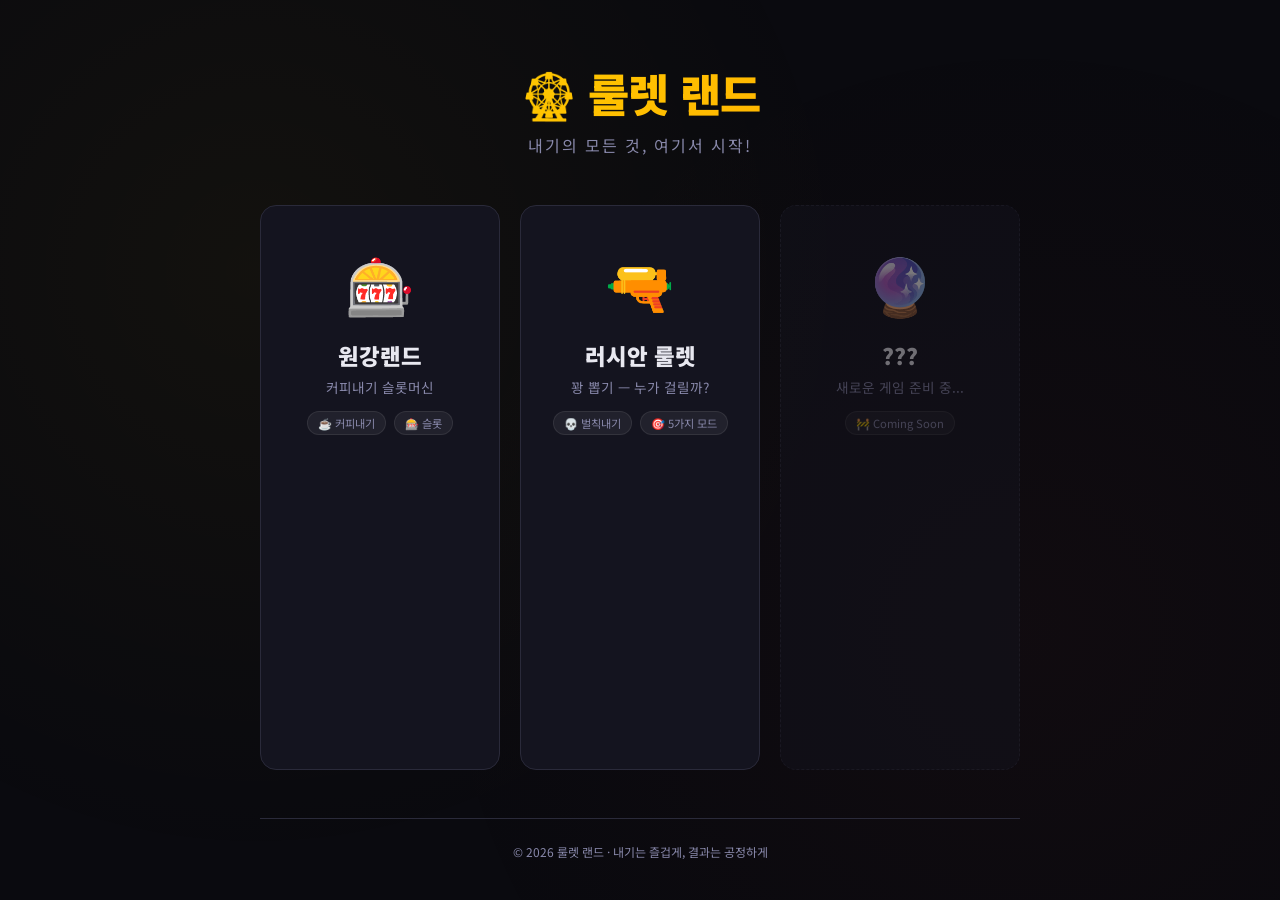
==== hub/index.html @ 8992220a "chore: 폴더 이름 수정" ====
<!DOCTYPE html>
<html lang="ko">
<head>
  <meta charset="UTF-8">
  <meta name="viewport" content="width=device-width, initial-scale=1.0">
  <title>🎡 룰렛 랜드</title>
  <link rel="preconnect" href="https://fonts.googleapis.com">
  <link rel="preconnect" href="https://fonts.gstatic.com" crossorigin>
  <link href="https://fonts.googleapis.com/css2?family=Noto+Sans+KR:wght@400;700;900&display=swap" rel="stylesheet">
  <link rel="stylesheet" href="styles/hub.css">
</head>
<body>
  <div class="hub">
    <header class="hub-header">
      <h1 class="hub-title">🎡 룰렛 랜드</h1>
      <p class="hub-subtitle">내기의 모든 것, 여기서 시작!</p>
    </header>

    <main class="game-grid">
      <!-- 커피 슬롯머신 -->
      <a href="../coffee-temp/src/index.html" class="game-card card-coffee">
        <div class="card-glow"></div>
        <div class="card-icon">🎰</div>
        <div class="card-body">
          <h2 class="card-title">원강랜드</h2>
          <p class="card-desc">커피내기 슬롯머신</p>
          <ul class="card-tags">
            <li>☕ 커피내기</li>
            <li>🎰 슬롯</li>
          </ul>
        </div>
        <span class="card-arrow">→</span>
      </a>

      <!-- 러시안 룰렛 -->
      <a href="../russian-roulette-temp/src/index.html" class="game-card card-roulette">
        <div class="card-glow"></div>
        <div class="card-icon">🔫</div>
        <div class="card-body">
          <h2 class="card-title">러시안 룰렛</h2>
          <p class="card-desc">꽝 뽑기 — 누가 걸릴까?</p>
          <ul class="card-tags">
            <li>💀 벌칙내기</li>
            <li>🎯 5가지 모드</li>
          </ul>
        </div>
        <span class="card-arrow">→</span>
      </a>

      <!-- 준비 중 카드 -->
      <div class="game-card card-coming">
        <div class="card-icon">🔮</div>
        <div class="card-body">
          <h2 class="card-title">???</h2>
          <p class="card-desc">새로운 게임 준비 중...</p>
          <ul class="card-tags">
            <li>🚧 Coming Soon</li>
          </ul>
        </div>
      </div>
    </main>

    <footer class="hub-footer">
      <p>© 2026 룰렛 랜드 · 내기는 즐겁게, 결과는 공정하게</p>
    </footer>
  </div>
</body>
</html>
---- hub/styles/hub.css ----
/* ===== 룰렛 랜드 허브 CSS ===== */

:root {
  --bg: #0a0a0f;
  --bg-card: #14141f;
  --border: #2a2a3a;
  --text: #e8e8f0;
  --text-dim: #8888aa;
  --accent: #ffd700;
  --coffee: #6F4E37;
  --coffee-glow: rgba(111, 78, 55, 0.4);
  --roulette: #c0392b;
  --roulette-glow: rgba(192, 57, 43, 0.4);
  --coming: #555;
  --radius: 16px;
  --transition: 0.3s ease;
}

* { margin: 0; padding: 0; box-sizing: border-box; }

body {
  font-family: 'Noto Sans KR', -apple-system, BlinkMacSystemFont, sans-serif;
  background: var(--bg);
  color: var(--text);
  min-height: 100vh;
  overflow-x: hidden;
}

/* ===== Background Particles ===== */
body::before {
  content: '';
  position: fixed;
  inset: 0;
  background:
    radial-gradient(circle at 20% 30%, rgba(255, 215, 0, 0.04) 0%, transparent 50%),
    radial-gradient(circle at 80% 70%, rgba(192, 57, 43, 0.04) 0%, transparent 50%);
  pointer-events: none;
  z-index: 0;
}

/* ===== Hub Layout ===== */
.hub {
  position: relative;
  z-index: 1;
  max-width: 800px;
  margin: 0 auto;
  padding: 60px 20px 40px;
  min-height: 100vh;
  display: flex;
  flex-direction: column;
}

/* ===== Header ===== */
.hub-header {
  text-align: center;
  margin-bottom: 48px;
}

.hub-title {
  font-size: 2.8rem;
  font-weight: 900;
  letter-spacing: -1px;
  background: linear-gradient(135deg, var(--accent) 0%, #ffaa00 50%, var(--accent) 100%);
  background-size: 200% auto;
  -webkit-background-clip: text;
  -webkit-text-fill-color: transparent;
  background-clip: text;
  animation: shimmer 3s ease-in-out infinite;
}

@keyframes shimmer {
  0%, 100% { background-position: 0% center; }
  50% { background-position: 200% center; }
}

.hub-subtitle {
  margin-top: 8px;
  font-size: 1rem;
  color: var(--text-dim);
  letter-spacing: 2px;
}

/* ===== Game Grid ===== */
.game-grid {
  display: grid;
  grid-template-columns: repeat(auto-fit, minmax(220px, 1fr));
  gap: 20px;
  flex: 1;
}

/* ===== Game Card ===== */
.game-card {
  position: relative;
  display: flex;
  flex-direction: column;
  align-items: center;
  text-align: center;
  padding: 36px 24px 28px;
  background: var(--bg-card);
  border: 1px solid var(--border);
  border-radius: var(--radius);
  text-decoration: none;
  color: var(--text);
  overflow: hidden;
  transition: transform var(--transition), border-color var(--transition), box-shadow var(--transition);
  cursor: pointer;
}

.game-card:hover {
  transform: translateY(-6px);
  border-color: var(--accent);
  box-shadow: 0 12px 40px rgba(0, 0, 0, 0.4);
}

/* Glow effect */
.card-glow {
  position: absolute;
  top: -40%;
  left: 50%;
  transform: translateX(-50%);
  width: 160%;
  height: 80%;
  border-radius: 50%;
  opacity: 0;
  transition: opacity var(--transition);
  pointer-events: none;
}

.game-card:hover .card-glow {
  opacity: 1;
}

.card-coffee .card-glow {
  background: radial-gradient(ellipse, var(--coffee-glow), transparent 70%);
}

.card-roulette .card-glow {
  background: radial-gradient(ellipse, var(--roulette-glow), transparent 70%);
}

.card-coffee:hover { border-color: var(--coffee); }
.card-roulette:hover { border-color: var(--roulette); }

/* Icon */
.card-icon {
  font-size: 3.5rem;
  margin-bottom: 16px;
  position: relative;
  z-index: 1;
  transition: transform var(--transition);
}

.game-card:hover .card-icon {
  transform: scale(1.15);
}

/* Body */
.card-body {
  position: relative;
  z-index: 1;
}

.card-title {
  font-size: 1.4rem;
  font-weight: 900;
  margin-bottom: 6px;
}

.card-desc {
  font-size: 0.85rem;
  color: var(--text-dim);
  margin-bottom: 14px;
}

/* Tags */
.card-tags {
  list-style: none;
  display: flex;
  gap: 8px;
  justify-content: center;
  flex-wrap: wrap;
}

.card-tags li {
  font-size: 0.7rem;
  padding: 3px 10px;
  border-radius: 20px;
  background: rgba(255, 255, 255, 0.06);
  border: 1px solid rgba(255, 255, 255, 0.08);
  color: var(--text-dim);
}

/* Arrow */
.card-arrow {
  position: absolute;
  bottom: 12px;
  right: 16px;
  font-size: 1.2rem;
  color: var(--text-dim);
  opacity: 0;
  transform: translateX(-8px);
  transition: opacity var(--transition), transform var(--transition);
}

.game-card:hover .card-arrow {
  opacity: 1;
  transform: translateX(0);
}

/* Coming Soon */
.card-coming {
  cursor: default;
  opacity: 0.45;
  border-style: dashed;
}

.card-coming:hover {
  transform: none;
  border-color: var(--border);
  box-shadow: none;
}

/* ===== Footer ===== */
.hub-footer {
  text-align: center;
  margin-top: 48px;
  padding-top: 24px;
  border-top: 1px solid var(--border);
}

.hub-footer p {
  font-size: 0.75rem;
  color: var(--text-dim);
}

/* ===== Responsive ===== */
@media (max-width: 480px) {
  .hub {
    padding: 40px 16px 32px;
  }

  .hub-title {
    font-size: 2rem;
  }

  .game-grid {
    grid-template-columns: 1fr;
  }

  .card-icon {
    font-size: 2.8rem;
  }

  .card-title {
    font-size: 1.2rem;
  }
}
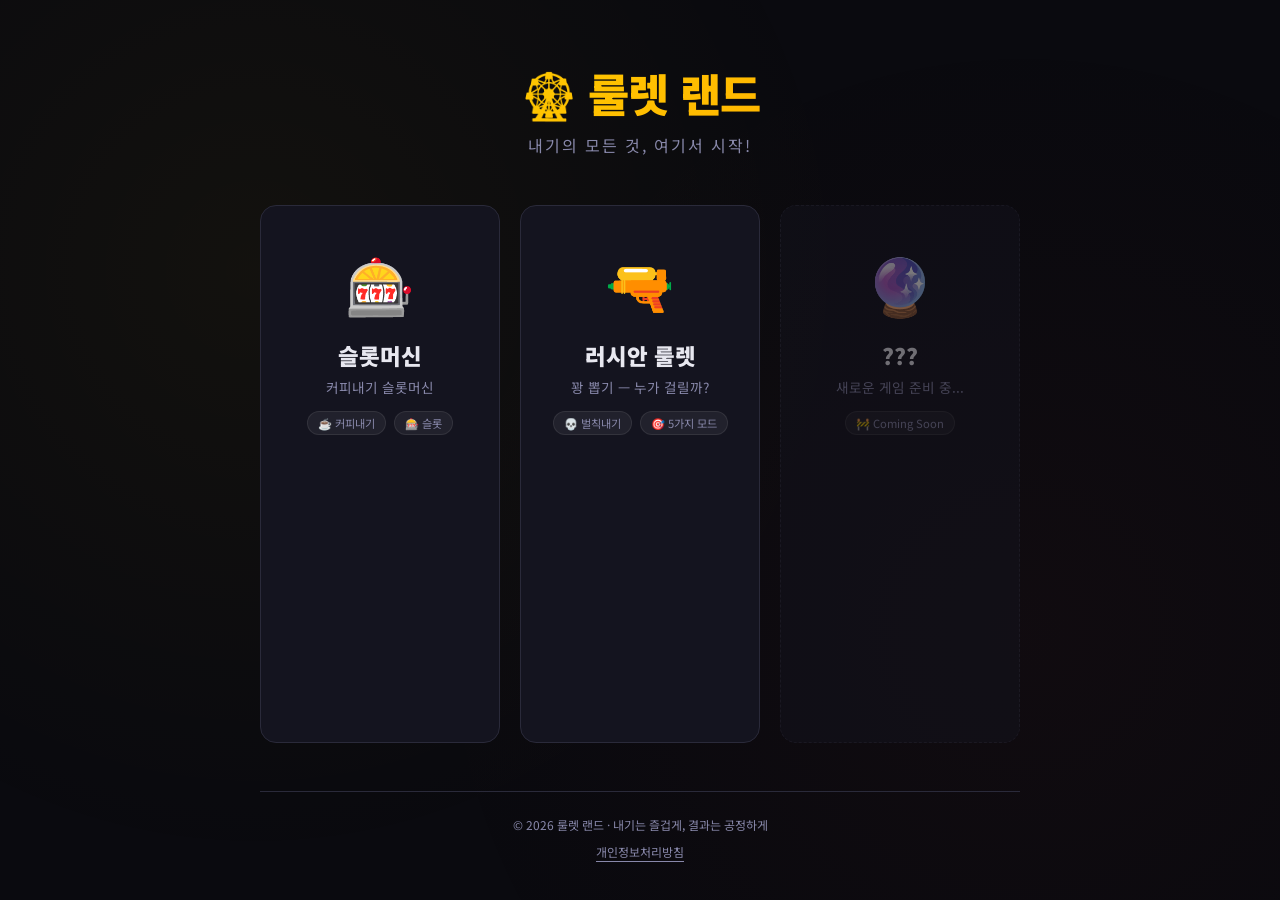
==== commit 23f98b88: "feat: 광고 추가 및 이름 변경" ====
--- a/hub/index.html
+++ b/hub/index.html
@@ -1,13 +1,37 @@
 <!DOCTYPE html>
-<html lang="ko">
+<html lang="ko" data-page-key="hub" data-page-path="hub/index.html" data-og-image="shared/assets/og-default.svg">
 <head>
   <meta charset="UTF-8">
   <meta name="viewport" content="width=device-width, initial-scale=1.0">
-  <title>🎡 룰렛 랜드</title>
+  <meta name="google-site-verification" content="REPLACE_WITH_GOOGLE_SITE_VERIFICATION">
+  <meta name="naver-site-verification" content="REPLACE_WITH_NAVER_SITE_VERIFICATION">
+  <title>룰렛 랜드 | 커피내기 룰렛, 벌칙 룰렛, 꽝 뽑기, 랜덤 추첨 웹게임</title>
+  <meta name="description" content="룰렛 랜드는 커피내기, 점심내기, 벌칙 정하기를 브라우저에서 바로 즐길 수 있는 무료 웹게임 모음입니다. 슬롯머신 커피내기 게임과 러시안 룰렛 꽝 뽑기를 모바일과 PC에서 바로 플레이하세요.">
+  <meta name="keywords" content="커피내기, 커피내기 게임, 벌칙 룰렛, 꽝 뽑기, 랜덤 추첨, 점심내기, 회식 게임, 술자리 게임, MT 게임, 사무실 게임, 웹게임, 미니게임, 슬롯머신 게임, 러시안 룰렛 게임, 벌칙 정하기">
+  <meta name="robots" content="index,follow,max-image-preview:large,max-snippet:-1,max-video-preview:-1">
+  <meta name="theme-color" content="#0a0a0f">
+  <meta name="application-name" content="룰렛 랜드">
+  <meta name="format-detection" content="telephone=no">
+  <link rel="canonical" href="./index.html">
+  <meta property="og:type" content="website">
+  <meta property="og:locale" content="ko_KR">
+  <meta property="og:site_name" content="룰렛 랜드">
+  <meta property="og:title" content="룰렛 랜드 | 커피내기 룰렛, 벌칙 룰렛, 꽝 뽑기, 랜덤 추첨 웹게임">
+  <meta property="og:description" content="커피내기 슬롯머신과 러시안 룰렛 꽝 뽑기를 한곳에서 즐길 수 있는 무료 랜덤 내기 웹게임 모음입니다.">
+  <meta property="og:url" content="./index.html">
+  <meta property="og:image" content="../shared/assets/og-default.svg">
+  <meta name="twitter:card" content="summary_large_image">
+  <meta name="twitter:title" content="룰렛 랜드 | 커피내기 룰렛, 벌칙 룰렛, 꽝 뽑기, 랜덤 추첨 웹게임">
+  <meta name="twitter:description" content="커피내기 슬롯머신과 러시안 룰렛 꽝 뽑기를 한곳에서 즐길 수 있는 무료 랜덤 내기 웹게임 모음입니다.">
+  <meta name="twitter:url" content="./index.html">
+  <meta name="twitter:image" content="../shared/assets/og-default.svg">
   <link rel="preconnect" href="https://fonts.googleapis.com">
   <link rel="preconnect" href="https://fonts.gstatic.com" crossorigin>
   <link href="https://fonts.googleapis.com/css2?family=Noto+Sans+KR:wght@400;700;900&display=swap" rel="stylesheet">
+  <link rel="stylesheet" href="../advertisement/styles/integrations.css">
   <link rel="stylesheet" href="styles/hub.css">
+  <script src="../advertisement/scripts/site-config.js"></script>
+  <script src="../advertisement/scripts/site-integrations.js"></script>
 </head>
 <body>
   <div class="hub">
@@ -16,13 +40,15 @@
       <p class="hub-subtitle">내기의 모든 것, 여기서 시작!</p>
     </header>
 
+    <div class="ad-slot ad-slot--banner" data-ad-key="hub_top" data-ad-label="허브 상단 광고"></div>
+
     <main class="game-grid">
       <!-- 커피 슬롯머신 -->
-      <a href="../coffee-temp/src/index.html" class="game-card card-coffee">
+      <a href="../coffee/src/index.html" class="game-card card-coffee" data-game-name="coffee-slot">
         <div class="card-glow"></div>
         <div class="card-icon">🎰</div>
         <div class="card-body">
-          <h2 class="card-title">원강랜드</h2>
+          <h2 class="card-title">슬롯머신</h2>
           <p class="card-desc">커피내기 슬롯머신</p>
           <ul class="card-tags">
             <li>☕ 커피내기</li>
@@ -33,7 +59,7 @@
       </a>
 
       <!-- 러시안 룰렛 -->
-      <a href="../russian-roulette-temp/src/index.html" class="game-card card-roulette">
+      <a href="../russian-roulette/src/index.html" class="game-card card-roulette" data-game-name="russian-roulette">
         <div class="card-glow"></div>
         <div class="card-icon">🔫</div>
         <div class="card-body">
@@ -60,9 +86,24 @@
       </div>
     </main>
 
+    <div class="ad-slot ad-slot--banner" data-ad-key="hub_bottom" data-ad-label="허브 하단 광고"></div>
+
     <footer class="hub-footer">
       <p>© 2026 룰렛 랜드 · 내기는 즐겁게, 결과는 공정하게</p>
+      <p class="hub-legal-links"><a href="../advertisement/privacy-policy.html">개인정보처리방침</a></p>
     </footer>
   </div>
+
+  <script>
+    document.querySelectorAll('[data-game-name]').forEach(card => {
+      card.addEventListener('click', () => {
+        if (window.SiteIntegrations) {
+          window.SiteIntegrations.track('select_game', {
+            game_name: card.dataset.gameName,
+          });
+        }
+      });
+    });
+  </script>
 </body>
 </html>
--- a/advertisement/styles/integrations.css
+++ b/advertisement/styles/integrations.css
@@ -0,0 +1,72 @@
+.ad-slot {
+  display: none;
+  width: 100%;
+  margin: 20px auto;
+}
+
+.ad-slot.is-active,
+.ad-slot.is-placeholder {
+  display: flex;
+  align-items: center;
+  justify-content: center;
+}
+
+.ad-slot.is-active {
+  min-height: 90px;
+}
+
+.ad-slot.is-placeholder {
+  min-height: 90px;
+  padding: 14px;
+  border: 1px dashed rgba(255, 255, 255, 0.18);
+  border-radius: 16px;
+  background: rgba(255, 255, 255, 0.04);
+  color: rgba(255, 255, 255, 0.72);
+  text-align: center;
+}
+
+.ad-slot__placeholder {
+  display: flex;
+  flex-direction: column;
+  gap: 6px;
+  font-size: 0.9rem;
+}
+
+.ad-slot--banner {
+  max-width: 728px;
+}
+
+.ad-slot--result,
+.ad-slot--mobile {
+  max-width: 360px;
+}
+
+.legal-link-row {
+  margin-top: 12px;
+  text-align: center;
+  font-size: 0.85rem;
+}
+
+.legal-link-row a {
+  color: inherit;
+  opacity: 0.72;
+  text-decoration: underline;
+  text-underline-offset: 3px;
+}
+
+@media (max-width: 768px) {
+  .ad-slot {
+    margin: 16px auto;
+  }
+
+  .ad-slot.is-active,
+  .ad-slot.is-placeholder {
+    min-height: 100px;
+  }
+
+  .ad-slot--banner,
+  .ad-slot--result,
+  .ad-slot--mobile {
+    max-width: 100%;
+  }
+}
--- a/hub/styles/hub.css
+++ b/hub/styles/hub.css
@@ -233,6 +233,16 @@
   color: var(--text-dim);
 }
 
+.hub-legal-links {
+  margin-top: 10px;
+}
+
+.hub-legal-links a {
+  color: var(--text-dim);
+  text-decoration: underline;
+  text-underline-offset: 4px;
+}
+
 /* ===== Responsive ===== */
 @media (max-width: 480px) {
   .hub {
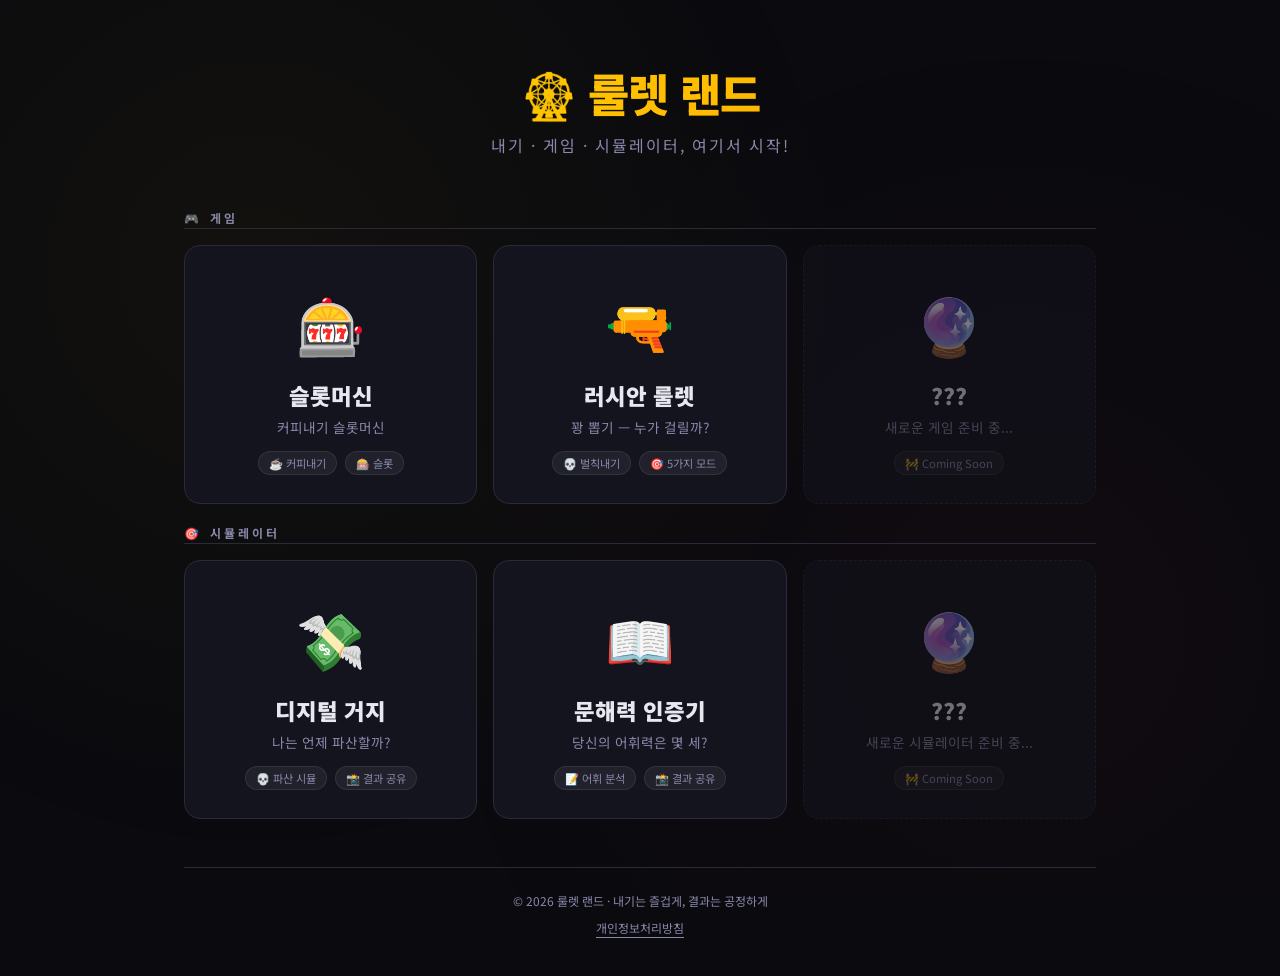
==== commit ef92ca83: "feat: 시뮬레이터 2개 추가" ====
--- a/hub/index.html
+++ b/hub/index.html
@@ -5,9 +5,9 @@
   <meta name="viewport" content="width=device-width, initial-scale=1.0">
   <meta name="google-site-verification" content="REPLACE_WITH_GOOGLE_SITE_VERIFICATION">
   <meta name="naver-site-verification" content="REPLACE_WITH_NAVER_SITE_VERIFICATION">
-  <title>룰렛 랜드 | 커피내기 룰렛, 벌칙 룰렛, 꽝 뽑기, 랜덤 추첨 웹게임</title>
-  <meta name="description" content="룰렛 랜드는 커피내기, 점심내기, 벌칙 정하기를 브라우저에서 바로 즐길 수 있는 무료 웹게임 모음입니다. 슬롯머신 커피내기 게임과 러시안 룰렛 꽝 뽑기를 모바일과 PC에서 바로 플레이하세요.">
-  <meta name="keywords" content="커피내기, 커피내기 게임, 벌칙 룰렛, 꽝 뽑기, 랜덤 추첨, 점심내기, 회식 게임, 술자리 게임, MT 게임, 사무실 게임, 웹게임, 미니게임, 슬롯머신 게임, 러시안 룰렛 게임, 벌칙 정하기">
+  <title>룰렛 랜드 | 커피내기 룰렛, 벌칙 룰렛, 꽝 뽑기, 시뮬레이터 웹게임</title>
+  <meta name="description" content="룰렛 랜드는 커피내기, 벌칙 정하기, 바이럴 시뮬레이터를 브라우저에서 바로 즐길 수 있는 무료 웹게임·시뮬레이터 모음입니다. 슬롯머신, 러시안 룰렛, 디지털 거지 시뮬레이터를 모바일과 PC에서 바로 플레이하세요.">
+  <meta name="keywords" content="커피내기, 커피내기 게임, 벌칙 룰렛, 꽝 뽑기, 랜덤 추첨, 문해력 테스트, 어휘력 테스트, 디지털 거지, 파산 시뮬레이터, 웹게임, 미니게임, 슬롯머신 게임, 러시안 룰렛 게임, 벌칙 정하기">
   <meta name="robots" content="index,follow,max-image-preview:large,max-snippet:-1,max-video-preview:-1">
   <meta name="theme-color" content="#0a0a0f">
   <meta name="application-name" content="룰렛 랜드">
@@ -16,13 +16,13 @@
   <meta property="og:type" content="website">
   <meta property="og:locale" content="ko_KR">
   <meta property="og:site_name" content="룰렛 랜드">
-  <meta property="og:title" content="룰렛 랜드 | 커피내기 룰렛, 벌칙 룰렛, 꽝 뽑기, 랜덤 추첨 웹게임">
-  <meta property="og:description" content="커피내기 슬롯머신과 러시안 룰렛 꽝 뽑기를 한곳에서 즐길 수 있는 무료 랜덤 내기 웹게임 모음입니다.">
+  <meta property="og:title" content="룰렛 랜드 | 커피내기 룰렛, 벌칙 룰렛, 시뮬레이터 웹게임">
+  <meta property="og:description" content="커피내기 슬롯머신, 러시안 룰렛, 디지털 거지 시뮬레이터까지 — 무료 랜덤 내기 웹게임·시뮬레이터 모음입니다.">
   <meta property="og:url" content="./index.html">
   <meta property="og:image" content="../shared/assets/og-default.svg">
   <meta name="twitter:card" content="summary_large_image">
-  <meta name="twitter:title" content="룰렛 랜드 | 커피내기 룰렛, 벌칙 룰렛, 꽝 뽑기, 랜덤 추첨 웹게임">
-  <meta name="twitter:description" content="커피내기 슬롯머신과 러시안 룰렛 꽝 뽑기를 한곳에서 즐길 수 있는 무료 랜덤 내기 웹게임 모음입니다.">
+  <meta name="twitter:title" content="룰렛 랜드 | 커피내기 룰렛, 벌칙 룰렛, 시뮬레이터 웹게임">
+  <meta name="twitter:description" content="커피내기 슬롯머신, 러시안 룰렛, 디지털 거지 시뮬레이터까지 — 무료 랜덤 내기 웹게임·시뮬레이터 모음입니다.">
   <meta name="twitter:url" content="./index.html">
   <meta name="twitter:image" content="../shared/assets/og-default.svg">
   <link rel="preconnect" href="https://fonts.googleapis.com">
@@ -37,12 +37,15 @@
   <div class="hub">
     <header class="hub-header">
       <h1 class="hub-title">🎡 룰렛 랜드</h1>
-      <p class="hub-subtitle">내기의 모든 것, 여기서 시작!</p>
+      <p class="hub-subtitle">내기 · 게임 · 시뮬레이터, 여기서 시작!</p>
     </header>
 
     <div class="ad-slot ad-slot--banner" data-ad-key="hub_top" data-ad-label="허브 상단 광고"></div>
 
     <main class="game-grid">
+      <!-- ── 게임 행 레이블 ── -->
+      <div class="row-label"><span>🎮</span> 게임</div>
+
       <!-- 커피 슬롯머신 -->
       <a href="../coffee/src/index.html" class="game-card card-coffee" data-game-name="coffee-slot">
         <div class="card-glow"></div>
@@ -73,12 +76,57 @@
         <span class="card-arrow">→</span>
       </a>
 
-      <!-- 준비 중 카드 -->
+      <!-- 게임 준비 중 -->
       <div class="game-card card-coming">
         <div class="card-icon">🔮</div>
         <div class="card-body">
           <h2 class="card-title">???</h2>
           <p class="card-desc">새로운 게임 준비 중...</p>
+          <ul class="card-tags">
+            <li>🚧 Coming Soon</li>
+          </ul>
+        </div>
+      </div>
+
+      <!-- ── 시뮬레이터 행 레이블 ── -->
+      <div class="row-label"><span>🎯</span> 시뮬레이터</div>
+
+      <!-- 디지털 거지 시뮬레이터 -->
+      <a href="../poor/src/index.html" class="game-card card-poor" data-game-name="digital-poor">
+        <div class="card-glow"></div>
+        <div class="card-icon">💸</div>
+        <div class="card-body">
+          <h2 class="card-title">디지털 거지</h2>
+          <p class="card-desc">나는 언제 파산할까?</p>
+          <ul class="card-tags">
+            <li>💀 파산 시뮬</li>
+            <li>📸 결과 공유</li>
+          </ul>
+        </div>
+        <span class="card-arrow">→</span>
+      </a>
+
+      <!-- 문해력 바닥 인증기 -->
+      <a href="../voca/src/index.html" class="game-card card-voca" data-game-name="vocab-test">
+        <div class="card-glow"></div>
+        <div class="card-icon">📖</div>
+        <div class="card-body">
+          <h2 class="card-title">문해력 인증기</h2>
+          <p class="card-desc">당신의 어휘력은 몇 세?</p>
+          <ul class="card-tags">
+            <li>📝 어휘 분석</li>
+            <li>📸 결과 공유</li>
+          </ul>
+        </div>
+        <span class="card-arrow">→</span>
+      </a>
+
+      <!-- 시뮬레이터 준비 중 -->
+      <div class="game-card card-coming">
+        <div class="card-icon">🔮</div>
+        <div class="card-body">
+          <h2 class="card-title">???</h2>
+          <p class="card-desc">새로운 시뮬레이터 준비 중...</p>
           <ul class="card-tags">
             <li>🚧 Coming Soon</li>
           </ul>
--- a/hub/styles/hub.css
+++ b/hub/styles/hub.css
@@ -11,6 +11,10 @@
   --coffee-glow: rgba(111, 78, 55, 0.4);
   --roulette: #c0392b;
   --roulette-glow: rgba(192, 57, 43, 0.4);
+  --poor: #39FF14;
+  --poor-glow: rgba(57, 255, 20, 0.35);
+  --voca: #00F0FF;
+  --voca-glow: rgba(0, 240, 255, 0.35);
   --coming: #555;
   --radius: 16px;
   --transition: 0.3s ease;
@@ -42,9 +46,9 @@
 .hub {
   position: relative;
   z-index: 1;
-  max-width: 800px;
+  max-width: 960px;
   margin: 0 auto;
-  padding: 60px 20px 40px;
+  padding: 60px 24px 40px;
   min-height: 100vh;
   display: flex;
   flex-direction: column;
@@ -83,9 +87,27 @@
 /* ===== Game Grid ===== */
 .game-grid {
   display: grid;
-  grid-template-columns: repeat(auto-fit, minmax(220px, 1fr));
-  gap: 20px;
+  grid-template-columns: repeat(3, 1fr);
+  gap: 16px;
   flex: 1;
+}
+
+.row-label {
+  grid-column: 1 / -1;
+  display: flex;
+  align-items: center;
+  gap: 8px;
+  font-size: 0.75rem;
+  font-weight: 700;
+  letter-spacing: 3px;
+  text-transform: uppercase;
+  color: var(--text-dim);
+  padding: 4px 0 2px;
+  border-bottom: 1px solid var(--border);
+}
+
+.row-label + .row-label {
+  margin-top: 8px;
 }
 
 /* ===== Game Card ===== */
@@ -138,8 +160,18 @@
   background: radial-gradient(ellipse, var(--roulette-glow), transparent 70%);
 }
 
+.card-poor .card-glow {
+  background: radial-gradient(ellipse, var(--poor-glow), transparent 70%);
+}
+
+.card-voca .card-glow {
+  background: radial-gradient(ellipse, var(--voca-glow), transparent 70%);
+}
+
 .card-coffee:hover { border-color: var(--coffee); }
 .card-roulette:hover { border-color: var(--roulette); }
+.card-poor:hover { border-color: var(--poor); }
+.card-voca:hover { border-color: var(--voca); }
 
 /* Icon */
 .card-icon {
@@ -244,7 +276,7 @@
 }
 
 /* ===== Responsive ===== */
-@media (max-width: 480px) {
+@media (max-width: 640px) {
   .hub {
     padding: 40px 16px 32px;
   }
@@ -254,6 +286,13 @@
   }
 
   .game-grid {
+    grid-template-columns: repeat(2, 1fr);
+    gap: 12px;
+  }
+}
+
+@media (max-width: 400px) {
+  .game-grid {
     grid-template-columns: 1fr;
   }
 
